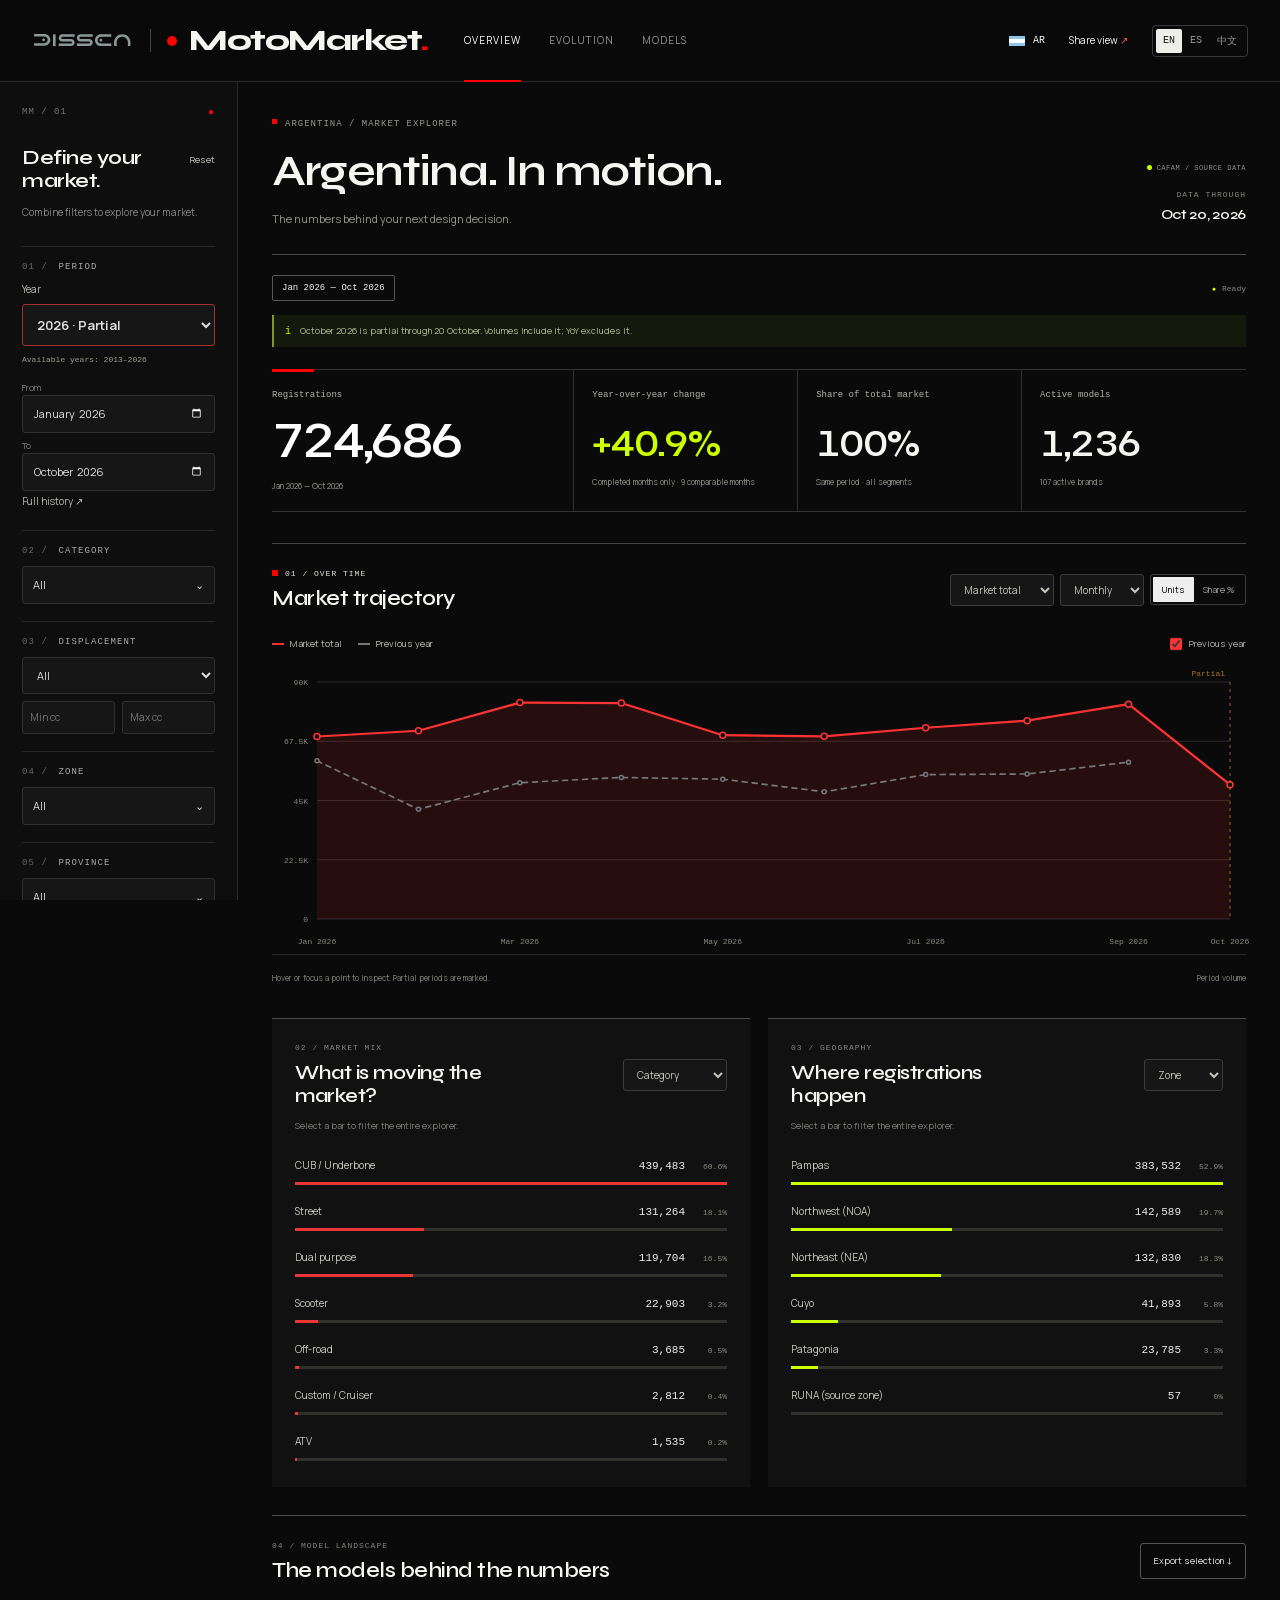
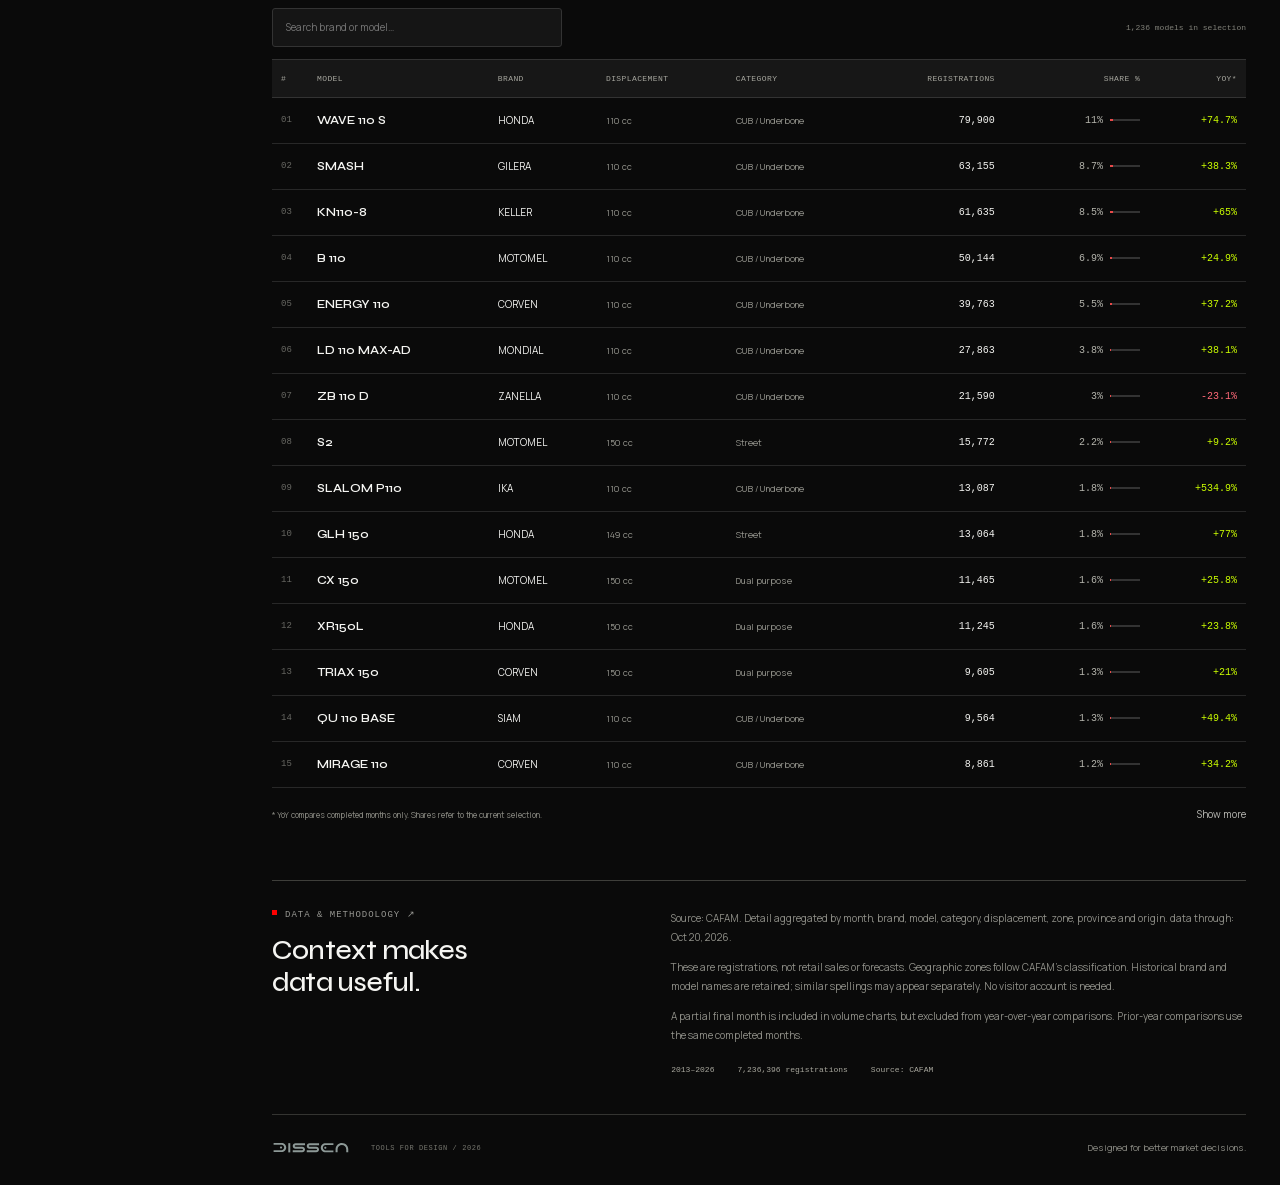
==== index.html @ eaa8002c "Publish MotoMarket public explorer in English Spanish and Chinese" ====
<!doctype html>
<html lang="en">
<head><meta charset="utf-8"><meta name="viewport" content="width=device-width,initial-scale=1"><meta name="theme-color" content="#0a0a0a"><title>MotoMarket — Motorcycle Market Intelligence</title><meta name="description" content="Explore Argentina’s motorcycle market. Interactive registrations by brand, model, displacement, category, geography and historical period. English, Spanish and Simplified Chinese."><link rel="stylesheet" href="app.css"><link rel="icon" href="data:image/svg+xml,%3Csvg xmlns='http://www.w3.org/2000/svg' viewBox='0 0 64 64'%3E%3Crect width='64' height='64' rx='8' fill='%230a0a0a'/%3E%3Ccircle cx='32' cy='32' r='15' fill='%23ff0000'/%3E%3C/svg%3E"></head>
<body>
<header class="topbar"><div class="brand-lockup"><img class="header-studio-logo" src="dissen.svg" alt="Dissen Studio"><span class="brand-divider" aria-hidden="true"></span><a class="wordmark" href="./" aria-label="MotoMarket home"><span class="brand-dot"></span><span>MotoMarket<span class="wordmark-period">.</span></span></a></div><nav class="primary-nav" aria-label="Sections"><a class="current" href="#main" data-t="navOverview">Overview</a><a href="#evolution" data-t="navEvolution">Evolution</a><a href="#models" data-t="navModels">Models</a></nav><div class="top-actions"><span class="market-tag"><span class="arg-flag"></span> AR</span><button id="share" class="ghost" data-t="share">Share view</button><div class="language" aria-label="Language"><button data-lang="en" aria-label="English">EN</button><button data-lang="es" aria-label="Español">ES</button><button data-lang="zh" aria-label="简体中文">中文</button></div></div></header>
<div class="app-shell">
<aside class="sidebar" id="sidebar"><div class="sidebar-index"><span>MM / 01</span><span class="index-signal">●</span></div><div class="side-heading"><h2 data-t="explorer">Define your market.</h2><button id="reset" class="text-button" data-t="reset">Reset</button></div><p class="side-sub" data-t="combine">Combine filters to explore your market.</p><div class="mobile-close"><button id="closeFilters" data-t="done">Done</button></div><div id="filters"></div><div class="source-mini"><span class="source-dot"></span><strong>CAFAM</strong><p data-t="sourceMini">Vehicle registrations. Original source labels are retained except documented category aliases.</p><a href="#methodology" data-t="methodology">Data & methodology ↗</a></div></aside>
<main id="main">
<div class="page-heading"><div class="hero-copy"><div class="eyebrow" data-t="eyebrow">ARGENTINA / MARKET EXPLORER</div><h1 data-t="title">Argentina. In motion.</h1><p data-t="subtitle">The numbers behind your next design decision.</p></div><div class="snapshot"><div class="snapshot-label"><span class="live-dot"></span><span data-t="liveSource">CAFAM / SOURCE DATA</span></div><div><small data-t="dataThrough">DATA THROUGH</small><strong id="cutoff">—</strong></div></div></div>
<div class="query-toolbar"><button id="mobileFilters" class="outline" data-t="filters">Filters</button><div id="queryChips" class="query-chips"></div><span id="queryStatus" role="status" aria-live="polite"></span></div>
<div id="error" class="error" role="alert" hidden></div>
<div class="coverage-note" id="coverageNote" hidden><span class="note-symbol">i</span><span id="coverageText"></span></div>
<section class="kpi-grid" aria-label="Market indicators"><article class="kpi primary"><span data-t="registrations">Registrations</span><strong id="total">—</strong><small id="periodLabel">—</small></article><article class="kpi"><span data-t="yoy">Year-over-year change</span><strong id="growth">—</strong><small id="growthNote">—</small></article><article class="kpi"><span data-t="marketShare">Share of total market</span><strong id="marketShare">—</strong><small data-t="marketShareNote">Same period · all segments</small></article><article class="kpi"><span data-t="activeModels">Active models</span><strong id="activeModels">—</strong><small id="brandCount">—</small></article></section>
<section class="panel trend-panel" id="evolution"><div class="panel-heading"><div><div class="section-kicker" data-t="overTime">01 / OVER TIME</div><h2 data-t="trendTitle">Market trajectory</h2></div><div class="chart-controls"><label><span class="sr-only" data-t="trendBy">Break down by</span><select id="trendBy"></select></label><label><span class="sr-only" data-t="granularity">Time scale</span><select id="granularity"></select></label><div class="segment" aria-label="Chart metric"><button id="units" data-t="units">Units</button><button id="shareMetric" data-t="shareMetric">Share %</button></div></div></div><div class="trend-meta"><div id="trendLegend" class="legend"></div><label class="compare"><input type="checkbox" id="comparison" checked><span data-t="compare">Previous year</span></label></div><div id="trendChart" class="trend-chart" role="img" aria-label="Registration trend"></div><div id="chartTooltip" class="chart-tooltip" hidden></div><div class="chart-footer"><span data-t="trendHint">Hover or focus a point to inspect. Partial periods are marked.</span><span id="trendScope"></span></div></section>
<div class="distribution-grid"><section class="panel"><div class="panel-heading"><div><div class="section-kicker" data-t="mix">02 / MARKET MIX</div><h2 data-t="mixTitle">What is moving the market?</h2></div><select id="mixBy" aria-label="Distribution dimension"></select></div><p class="panel-caption" data-t="barHint">Select a bar to filter the entire explorer.</p><div id="mixChart" class="bars"></div></section><section class="panel"><div class="panel-heading"><div><div class="section-kicker" data-t="where">03 / GEOGRAPHY</div><h2 data-t="whereTitle">Where registrations happen</h2></div><select id="geoBy" aria-label="Geography dimension"></select></div><p class="panel-caption" data-t="barHint">Select a bar to filter the entire explorer.</p><div id="geoChart" class="bars"></div></section></div>
<section class="panel ranking-panel" id="models"><div class="panel-heading"><div><div class="section-kicker" data-t="modelsKicker">04 / MODEL LANDSCAPE</div><h2 data-t="modelsTitle">The models behind the numbers</h2></div><button id="download" class="outline" data-t="download">Export selection ↓</button></div><div class="table-toolbar"><input id="tableSearch" type="search" aria-label="Search model ranking" placeholder="Search brand or model…"><span id="tableCount"></span></div><div class="table-scroll"><table><thead><tr><th>#</th><th><button data-sort="model" data-t="model">Model</button></th><th data-t="brand">Brand</th><th data-t="displacement">Displacement</th><th data-t="category">Category</th><th class="number"><button data-sort="total" data-t="registrations">Registrations</button></th><th class="number" data-t="shareMetric">Share %</th><th class="number"><button data-sort="yoy" data-t="yoyShort">YoY*</button></th></tr></thead><tbody id="ranking"></tbody></table></div><div class="table-footer"><small data-t="tableNote">* YoY compares completed months only. Shares refer to the current selection.</small><button id="showMore" class="text-button" data-t="showMore">Show more</button></div></section>
<section class="methodology" id="methodology"><div><div class="eyebrow" data-t="methodology">Data & methodology</div><h2 data-t="methodTitle">Context makes data useful.</h2></div><div><p id="sourceDetail"></p><p data-t="methodDetail">These are registrations, not retail sales or forecasts. Geographic zones follow CAFAM’s classification. Historical brand and model names are retained; similar spellings may appear separately. No visitor account is needed.</p><p data-t="methodCompare">A partial final month is included in volume charts, but excluded from year-over-year comparisons. Prior-year comparisons use the same completed months.</p><div class="data-facts" id="dataFacts"></div></div></section>
<footer><span class="studio-signature"><img src="dissen.svg" alt="Dissen Studio"><span>TOOLS FOR DESIGN / 2026</span></span><span data-t="footer">Designed for better market decisions.</span></footer>
</main></div><div id="toast" role="status" aria-live="polite"></div><script src="app.js" defer></script>
</body></html>
---- app.css ----
/* MotoMarket / Dissen Studio. Based on the studio's Syne / Manrope and red / near-black tokens. */
@font-face{font-family:Syne;font-style:normal;font-weight:400 800;font-display:swap;src:url(fonts/Syne.woff2) format('woff2')}
@font-face{font-family:Manrope;font-style:normal;font-weight:300 800;font-display:swap;src:url(fonts/Manrope.woff2) format('woff2')}
:root{color-scheme:dark;--ink:#f5f5f2;--muted:#999996;--paper:#0a0a0a;--surface:#111;--line:#292929;--red:#ff0000;--green:#ff4444;--green-soft:#242020;--amber:#ccff00;--font:Manrope,-apple-system,BlinkMacSystemFont,sans-serif;--display:Syne,Arial,sans-serif;--mono:'SFMono-Regular',Consolas,monospace}
*{box-sizing:border-box}html{scroll-behavior:smooth;scroll-padding-top:100px}body{margin:0;background:var(--paper);font:13px/1.5 var(--font);color:var(--ink)}button,input,select{font:inherit}button,a,select,input{touch-action:manipulation}button{color:inherit;border:0;cursor:pointer}button:disabled{opacity:.4;cursor:default}a{color:inherit;text-decoration:none}button:focus-visible,a:focus-visible,input:focus-visible,select:focus-visible{outline:2px solid #ff5e5e;outline-offset:4px}::selection{background:#ff0000;color:white}
.topbar{height:82px;border-bottom:1px solid var(--line);display:flex;align-items:center;justify-content:space-between;padding:0 32px;gap:24px;background:#0a0a0af5;position:sticky;top:0;z-index:40}.wordmark{display:flex;align-items:center;gap:12px;white-space:nowrap;font:750 29px/1 var(--display);letter-spacing:-1.5px}.brand-dot{width:10px;height:10px;background:var(--red);border-radius:50%;display:block}.wordmark-period{color:var(--red)}.primary-nav{display:flex;align-items:center;height:100%;gap:28px;margin-right:auto;margin-left:42px;font-size:10px;color:#999}.primary-nav a{position:relative;display:grid;place-items:center;height:100%;text-transform:uppercase;letter-spacing:1px}.primary-nav a:hover,.primary-nav .current{color:white}.primary-nav .current:after{content:'';position:absolute;bottom:-1px;height:2px;background:var(--red);width:100%}.top-actions{display:flex;align-items:center;gap:24px}.market-tag{font:10px var(--mono);display:flex;align-items:center;gap:8px}.arg-flag{width:16px;height:10px;background:linear-gradient(#91c6e4 33%,#fff 33%,#fff 66%,#91c6e4 66%)}.ghost{background:none;padding:8px 0;font-size:10px;white-space:nowrap}.ghost:after{content:' ↗';color:#ff5555}.language{display:flex;border:1px solid #383838;border-radius:4px;padding:3px;gap:1px}.language button{background:transparent;color:#999;font:10px var(--mono);padding:5px 7px;border-radius:2px}.language button.active{background:#efefea;color:#111}
.app-shell{display:grid;grid-template-columns:238px minmax(0,1fr);max-width:1920px;margin:auto}.sidebar{padding:25px 22px 30px;background:#0e0e0e;border-right:1px solid var(--line);position:sticky;top:82px;height:calc(100dvh - 82px);overflow-y:auto;scrollbar-width:thin;scrollbar-color:#3e3e3e transparent;counter-reset:filter;align-self:start}.sidebar-index{font:9px var(--mono);color:#747474;display:flex;justify-content:space-between;letter-spacing:1px;margin-bottom:28px}.index-signal{color:var(--red);font-size:10px}.side-heading{display:flex;align-items:flex-start;justify-content:space-between;gap:12px}.side-heading h2{font:650 20px/1.15 var(--display);letter-spacing:-.5px;margin:0;max-width:130px}.text-button{background:none;color:#b7b7b2;font-size:10px;padding:3px 0;border-bottom:1px solid transparent}.text-button:hover{color:white;border-color:var(--red)}.side-heading .text-button{font-size:9px;margin-top:4px}.side-sub{color:#858583;font-size:10px;line-height:1.7;max-width:180px;margin:12px 0 25px}.filter-group{position:relative;padding-top:15px;margin:0 0 17px;border-top:1px solid #252525;counter-increment:filter}.filter-label{display:block;color:#aaa;font:9px var(--mono);text-transform:uppercase;letter-spacing:1.1px;margin-bottom:10px}.filter-label:before{content:'0' counter(filter) ' / ';color:#676767;margin-right:4px}.filter-period{display:grid;gap:6px}.filter-period label{font-size:9px;color:#777}input[type=month],.filter-trigger,.filter-group select,.cc-inputs input{border:1px solid #303030;border-radius:3px;background:#161616;color:#ddd;width:100%;padding:9px 10px;min-width:0;font-size:11px}.filter-trigger{display:flex;align-items:center;justify-content:space-between;gap:10px;text-align:left;min-height:38px}.filter-trigger:hover,input:hover,select:hover{border-color:#666}.filter-trigger[aria-expanded=true]{border-color:#ff3333}.filter-trigger span:first-child{white-space:nowrap;overflow:hidden;text-overflow:ellipsis}.filter-trigger .count{min-width:17px;text-align:center;color:#fff;background:#de1919;font:9px var(--mono);padding:3px;border-radius:2px}.filter-popup{position:absolute;top:78px;left:0;width:100%;z-index:30;background:#1b1b1b;border:1px solid #5d5d5d;box-shadow:0 14px 28px #0009;padding:9px;border-radius:3px}.filter-popup[hidden]{display:none}.filter-popup input[type=search]{width:100%;border:1px solid #444;background:#101010;padding:8px;color:white;border-radius:2px;font-size:10px;margin-bottom:7px}.clear-options{color:#ff7b7b;margin-bottom:5px}.option-list{max-height:220px;overflow:auto;scrollbar-width:thin}.filter-option{display:flex;align-items:flex-start;gap:7px;font-size:10px;padding:7px 2px;cursor:pointer}.filter-option:hover{background:#323232}.filter-option input{accent-color:var(--red);margin:1px 0 0}.option-hint{font:8px/1.5 var(--mono);color:#999;border-top:1px solid #333;margin-top:5px;padding-top:8px}.cc-inputs{display:grid;grid-template-columns:1fr 1fr;gap:7px;margin-top:7px}.cc-inputs input{padding:8px 7px;font-size:10px}.filter-period .text-button{text-align:left;margin-top:4px}.source-mini{border-top:1px solid #292929;margin-top:25px;padding-top:20px;font-size:9px;line-height:1.7;color:#81817f}.source-mini strong{font:10px var(--mono);color:#bbb}.source-mini a{font-size:9px;color:#ddd}.source-dot{display:inline-block;width:5px;height:5px;background:var(--red);border-radius:50%;margin-right:7px}
main{min-width:0;padding:36px 34px 0}.page-heading{display:flex;justify-content:space-between;align-items:flex-end;gap:20px;padding-bottom:27px;margin-bottom:20px;border-bottom:1px solid #4b4b48}.eyebrow,.section-kicker{font:9px/1.5 var(--mono);letter-spacing:1px;text-transform:uppercase;color:#979792}.eyebrow:before{content:'';display:inline-block;width:5px;height:5px;background:var(--red);margin-right:8px;vertical-align:2px}h1{font:650 clamp(35px,3.4vw,56px)/1.02 var(--display);letter-spacing:-1.8px;max-width:none;margin:17px 0 18px}.page-heading p{font-size:11px;color:#92928e;margin:0;max-width:350px}.snapshot{text-align:right;flex-shrink:0;min-width:140px;margin-bottom:3px}.snapshot-label{display:flex;align-items:center;justify-content:flex-end;gap:5px;color:#8e8e89;font:7px var(--mono);letter-spacing:.5px;margin-bottom:18px}.live-dot{display:inline-block;width:5px;height:5px;border-radius:50%;background:#ccff00}.snapshot small{display:block;font:8px var(--mono);letter-spacing:1px;color:#858580;margin-bottom:6px}.snapshot strong{font:600 14px var(--display);letter-spacing:-.3px}.query-toolbar{display:flex;align-items:center;gap:12px;min-height:26px;margin-bottom:14px}.query-chips{display:flex;gap:6px;align-items:center;flex-wrap:wrap;flex:1}.chip{display:inline-flex;align-items:center;gap:7px;background:#222;border:1px solid #393939;padding:5px 8px;border-radius:2px;font-size:9px;color:#ddd}.chip.period{border-color:#555;color:#f6f6f3;font:9px var(--mono);padding:7px 9px;background:transparent}.chip button{background:none;padding:0 0 0 4px;font-size:13px;line-height:1;color:#ff6868}.chip button:hover{color:white}#queryStatus{font:8px var(--mono);color:#888;white-space:nowrap}.coverage-note{background:#15180d;border-left:2px solid #809628;padding:9px 11px;display:flex;align-items:center;gap:9px;color:#a6b28c;font-size:9px;margin-bottom:15px}.coverage-note[hidden]{display:none}.note-symbol{font:10px var(--mono);color:#ccff00}.error{padding:14px;border:1px solid #ac2929;background:#311212;color:#ffabab;font-size:12px}.error[hidden]{display:none}
.kpi-grid{display:grid;grid-template-columns:1.35fr 1fr 1fr 1fr;border-block:1px solid #333;margin:22px 0 31px}.kpi{padding:19px 18px 18px;border-right:1px solid #303030;min-width:0;position:relative;min-height:125px}.kpi:first-child{padding-left:0}.kpi:last-child{border:0;padding-right:0}.kpi>span{font:9px/1.45 var(--mono);color:#b2b2ad;display:block;min-height:27px;max-width:180px}.kpi>strong{display:block;font:600 clamp(28px,3vw,45px)/1.1 var(--display);letter-spacing:-1.8px;margin:7px 0 11px;font-variant-numeric:lining-nums tabular-nums;white-space:nowrap}.kpi.primary>strong{font-size:clamp(38px,4vw,62px);color:white;letter-spacing:-2.8px;margin-top:-3px}.kpi.primary:before{content:'';position:absolute;top:-1px;left:0;width:42px;height:3px;background:var(--red)}.kpi small{display:block;font-size:8px;line-height:1.6;color:#83837e;max-width:170px}.positive,.up{color:#ccff00}.negative,.down{color:#ff6978}
.panel{background:var(--surface);border:1px solid #292929;border-radius:4px;padding:22px 24px;min-width:0}.panel-heading{display:flex;justify-content:space-between;align-items:center;gap:15px}.panel h2{font:600 21px/1.15 var(--display);letter-spacing:-.5px;margin:7px 0 0}.section-kicker{font-size:8px;color:#858580}.trend-panel{border:0;border-top:1px solid #444;border-radius:0;background:transparent;padding:24px 0 19px}.trend-panel .section-kicker{color:#e1e1d9}.trend-panel .section-kicker:before{content:'';display:inline-block;background:#ff0000;width:6px;height:6px;margin-right:7px}.chart-controls{display:flex;align-items:center;gap:6px}select{border:1px solid #3c3c3c;background:#161616;border-radius:3px;padding:7px 9px;color:#c5c5be;font-size:10px;cursor:pointer;max-width:100%}.segment{display:flex;align-items:center;border:1px solid #3c3c3c;border-radius:3px;padding:2px;white-space:nowrap}.segment button{background:transparent;color:#999;font-size:9px;padding:6px 9px;border-radius:1px}.segment button.active{background:#eee;color:#111}.trend-meta{display:flex;align-items:center;justify-content:space-between;gap:12px;margin:24px 0 9px}.legend{display:flex;align-items:center;gap:16px;flex-wrap:wrap}.legend-item{display:flex;align-items:center;gap:6px;font-size:9px;color:#b4b4ad}.legend-item i{width:12px;height:2px;display:block}.compare{font-size:9px;color:#aaa;display:flex;align-items:center;gap:4px;white-space:nowrap}.compare input{accent-color:#ff3333;width:12px;height:12px}.trend-chart{height:292px;width:100%;position:relative}.trend-chart svg{display:block;width:100%;height:100%;overflow:visible}.axis-label{font:8px var(--mono);fill:#888880}.grid-line{stroke:#2b2b2b;stroke-width:1}.chart-hit:hover,.chart-hit:focus{fill:#fff;fill-opacity:.035;outline:none}.chart-footer{display:flex;justify-content:space-between;gap:20px;color:#777770;font-size:8px;padding-top:17px;border-top:1px solid #292929}.trend-panel{position:relative}.chart-tooltip{position:absolute;z-index:10;background:#ededdf;color:#111;padding:14px 16px;border:1px solid #fff;border-radius:3px;min-width:200px;max-width:240px;font-size:10px;pointer-events:none;box-shadow:0 9px 25px #0008}.chart-tooltip[hidden]{display:none}.chart-tooltip strong{display:block;font:600 12px var(--display);margin-bottom:9px}.chart-tooltip span{display:flex;justify-content:space-between;gap:18px;margin:4px 0;font-variant-numeric:tabular-nums}.chart-tooltip b{font-weight:650}
.distribution-grid{display:grid;grid-template-columns:1fr 1fr;gap:18px;margin:15px 0 28px}.distribution-grid .panel{border:0;border-radius:0;background:#111;padding:23px 23px 26px;border-top:1px solid #4b4b48}.distribution-grid .panel h2{font-size:20px;max-width:230px}.panel-caption{font-size:9px;color:#777773;margin:12px 0 25px}.bars{display:flex;flex-direction:column;gap:19px;min-height:264px}.bar-row{display:block;width:100%;padding:0;background:none;text-align:left}.bar-label{display:flex;justify-content:space-between;gap:14px;align-items:baseline;margin-bottom:9px;color:#cacac3;font-size:10px}.bar-label>span:first-child{max-width:57%;white-space:nowrap;overflow:hidden;text-overflow:ellipsis}.bar-label b{font:11px var(--mono);color:#eee;white-space:nowrap}.bar-label em{font-style:normal;font:8px var(--mono);color:#88877f;margin-left:10px;min-width:32px;display:inline-block;text-align:right}.bar-track{display:block;height:3px;background:#30302d;overflow:hidden}.bar-fill{height:100%;display:block;background:#eb3636;transition:width .2s}.bar-row:hover .bar-label{color:white}.bar-row:hover .bar-fill{filter:brightness(1.4)}.bar-row.selected .bar-label>span:first-child:before{content:'↳ ';color:#ff3333}.bar-row.selected .bar-track{height:4px}
.ranking-panel{border-radius:0;border:0;border-top:1px solid #4b4b48;background:none;padding:24px 0;margin-bottom:30px}.outline{background:transparent;border:1px solid #555;border-radius:3px;padding:10px 13px;font-size:9px;color:#ddd}.outline:hover{border-color:#ff4444;background:#251616}.table-toolbar{display:flex;justify-content:space-between;align-items:center;gap:18px;margin:25px 0 12px}.table-toolbar input{background:#151515;border:1px solid #333;padding:11px 13px;border-radius:3px;font-size:10px;width:290px;max-width:68%;color:#ddd}.table-toolbar span{font:8px var(--mono);color:#818179}.table-scroll{overflow:auto;scrollbar-width:thin;scrollbar-color:#444 transparent}table{width:100%;border-collapse:collapse;text-align:left;white-space:nowrap;font-size:10px}th{font:8px var(--mono);letter-spacing:.4px;text-transform:uppercase;color:#a6a69e;padding:14px 9px;background:#171717;border-block:1px solid #333}th button{background:none;color:inherit;padding:0;font:inherit;letter-spacing:inherit;text-transform:inherit}td{padding:15px 9px;border-bottom:1px solid #282828}td:first-child{font:9px var(--mono);color:#686863;width:36px}td.model{font:600 12px var(--display);max-width:260px;overflow:hidden;text-overflow:ellipsis}td.model button{background:none;padding:0;font:inherit;text-align:left}td.model button:hover{color:#ff6262}td.muted{font-size:9px;color:#8d8d86}.number{text-align:right;font-variant-numeric:tabular-nums}.number:not(th){font-family:var(--mono);font-size:10px}.rank-share i{display:inline-block;width:30px;height:2px;margin-left:7px;background:#333;vertical-align:middle}.rank-share i b{display:block;height:100%;background:#e84949}.rank-share span{min-width:35px;display:inline-block;color:#b4b4ac}.table-footer{display:flex;justify-content:space-between;align-items:center;gap:20px;padding-top:16px}.table-footer small{font-size:8px;color:#82827b}.table-footer .text-button{white-space:nowrap}
.methodology{display:grid;grid-template-columns:1fr 1.6fr;gap:40px;border-top:1px solid #3e3e3a;padding:28px 0 40px}.methodology h2{font:500 28px/1.15 var(--display);letter-spacing:-.8px;max-width:250px;margin:12px 0 0}.methodology p{font-size:10px;color:#8f8f88;line-height:1.9;margin:0 0 11px}.data-facts{display:flex;flex-wrap:wrap;gap:10px 23px;margin-top:20px;font:8px var(--mono);color:#aaa99f}footer{border-top:1px solid #343431;display:flex;justify-content:space-between;align-items:center;gap:20px;padding:24px 0 28px;color:#83837c;font-size:9px}.studio-signature{display:flex;align-items:center;gap:20px}.studio-signature img{width:79px;height:auto;display:block}.studio-signature>span{font:7px var(--mono);letter-spacing:.6px;color:#77776f}.sr-only{position:absolute;width:1px;height:1px;padding:0;margin:-1px;overflow:hidden;clip:rect(0,0,0,0);white-space:nowrap;border:0}.empty{display:grid;place-items:center;min-height:160px;color:#888;font-size:11px}.loading main{opacity:.6;transition:opacity .15s}#queryStatus::before{content:'●';color:#ccff00;display:inline-block;font-size:7px;margin-right:6px}.loading #queryStatus::before{color:#ff3333;animation:pulse .9s infinite}#toast{position:fixed;bottom:24px;left:50%;transform:translateX(-50%);background:#edeee3;color:#111;max-width:90vw;padding:13px 20px;border-radius:3px;z-index:60;font-size:11px;opacity:0;pointer-events:none;transition:opacity .2s}#toast.visible{opacity:1}#mobileFilters,.mobile-close{display:none}@keyframes pulse{50%{opacity:.2}}
@media(min-width:1600px){.app-shell{grid-template-columns:268px minmax(0,1fr)}main{padding:42px 54px 0}.sidebar{padding-inline:28px}.topbar{padding-inline:42px}.page-heading{padding-bottom:32px}.trend-chart{height:320px}.kpi.primary>strong{font-size:65px}}
@media(max-width:1160px){.primary-nav{margin-left:5px;gap:19px}.top-actions{gap:16px}.app-shell{grid-template-columns:215px minmax(0,1fr)}.sidebar{padding-inline:17px}main{padding:30px 25px 0}.topbar{padding-inline:24px}.trend-panel .panel-heading{align-items:flex-start;flex-direction:column;gap:17px}.kpi>strong{font-size:30px}.kpi.primary>strong{font-size:42px}.kpi{padding-inline:13px}.kpi>span{font-size:8px}.panel{padding:20px}.distribution-grid .panel{padding:20px 17px}.distribution-grid .panel h2{font-size:18px}.distribution-grid .panel-heading{align-items:flex-start}.bar-label b{font-size:10px}.bar-label em{font-size:7px;margin-left:5px}.snapshot{min-width:120px}.page-heading p{font-size:10px}.table-scroll{margin-inline:-2px}.rank-share i{display:none}}
@media(max-width:800px){.app-shell{display:block}.sidebar{position:fixed;top:0;left:0;bottom:0;width:300px;height:100dvh;transform:translateX(-105%);transition:transform .2s;z-index:55;padding:24px;box-shadow:15px 0 70px #000a}.sidebar.open{transform:translateX(0)}.sidebar-index{margin-bottom:22px}.side-heading h2{max-width:180px;font-size:22px}.side-sub{max-width:230px}.mobile-close{display:block;position:absolute;top:17px;right:20px}.mobile-close button{background:#232323;border:1px solid #555;padding:7px 10px;font-size:9px;border-radius:3px}.sidebar-index .index-signal{display:none}.filter-popup{top:76px}.filter-option{font-size:12px}.option-list{max-height:240px}#mobileFilters{display:block}.topbar{height:70px;padding-inline:22px}.wordmark{font-size:25px}.primary-nav{gap:16px;margin-left:8px;font-size:8px}.top-actions{gap:13px}.market-tag{display:none}.ghost{font-size:9px}main{padding:30px 24px 0}.page-heading{margin-bottom:18px;gap:15px}h1{font-size:52px;letter-spacing:-2px}.eyebrow{font-size:8px}.snapshot strong{font-size:13px}.query-toolbar{flex-wrap:wrap;gap:9px}.query-chips{flex:1}.coverage-note{font-size:9px}.kpi-grid{grid-template-columns:1.35fr 1fr 1fr 1fr}.kpi>strong{font-size:31px}.kpi.primary>strong{font-size:43px}.kpi small{font-size:7px}.kpi{min-height:123px;padding-block:17px}.panel h2{font-size:22px}.trend-panel .panel-heading{flex-direction:row;align-items:center;flex-wrap:wrap}.chart-controls{width:100%}.trend-chart{height:275px}.distribution-grid{gap:17px}.methodology{gap:25px}.methodology h2{font-size:25px}}
@media(max-width:560px){.topbar{height:66px;padding-inline:16px}.wordmark{font-size:24px;gap:8px;letter-spacing:-1px}.brand-dot{width:7px;height:7px}.primary-nav,.ghost{display:none}.top-actions{gap:7px}.language{padding:2px}.language button{padding:5px 6px}main{padding:27px 17px 0}.page-heading{display:block;position:relative;padding-bottom:25px}h1{font-size:46px;line-height:1;letter-spacing:-1.7px;max-width:12ch;margin-top:21px}.page-heading .eyebrow{font-size:7px;max-width:80%}.page-heading p{font-size:10px;max-width:240px;line-height:1.7}.snapshot{position:absolute;right:0;bottom:24px;min-width:0;max-width:105px}.snapshot-label{font-size:6px;margin-bottom:8px;letter-spacing:0}.snapshot strong{font-size:10px}.snapshot small{font-size:6px;letter-spacing:.5px;margin-bottom:3px}.live-dot{width:4px;height:4px}.query-toolbar{margin-bottom:16px}#queryStatus{width:100%;text-align:right;font-size:7px}.chip.period{font-size:8px}.chip{font-size:8px}#mobileFilters{font-size:9px;padding:8px 11px}.coverage-note{font-size:8px;padding:9px;line-height:1.7;margin-bottom:18px}.kpi-grid{grid-template-columns:1fr 1fr;margin:0 0 25px;border-bottom:0}.kpi{padding:17px 13px 18px;min-height:122px;border-bottom:1px solid #333}.kpi:first-child{padding-left:0}.kpi:nth-child(2){border-right:0}.kpi:nth-child(3){padding-left:0}.kpi:last-child{padding-left:13px;padding-right:0;border-bottom:1px solid #333}.kpi>span{font-size:8px;min-height:20px}.kpi>strong{font-size:37px;margin-block:8px}.kpi.primary>strong{font-size:44px;margin-top:4px;letter-spacing:-1.8px}.kpi small{font-size:7px}.kpi.primary>strong+.kpi small{max-width:130px}.panel h2{font-size:21px}.section-kicker{font-size:7px}.trend-panel{padding-top:20px}.chart-controls{gap:5px;justify-content:space-between}.chart-controls select{font-size:9px;padding:7px;max-width:135px}.segment button{font-size:8px;padding:6px 7px}.trend-meta{align-items:flex-start;gap:10px;margin-top:20px}.legend{gap:8px;max-width:72%}.legend-item{font-size:8px}.legend-item i{width:9px}.compare{font-size:8px;gap:2px}.compare input{width:10px;height:10px}.trend-chart{height:248px}.axis-label{font-size:7px}.chart-footer{font-size:7px;line-height:1.7}.chart-footer>span:last-child{display:none}.distribution-grid{grid-template-columns:1fr;gap:20px;margin:10px 0 23px}.distribution-grid .panel{padding:20px 18px 24px}.distribution-grid .panel h2{font-size:22px;max-width:220px}.panel-caption{font-size:8px;margin-bottom:24px}.bars{min-height:260px;gap:19px}.bar-label{font-size:10px}.bar-label b{font-size:11px}.bar-label em{font-size:8px;margin-left:10px}.ranking-panel{padding-top:23px;margin-bottom:14px}.ranking-panel .panel-heading{gap:10px;align-items:center}.ranking-panel .panel-heading h2{font-size:20px;max-width:220px}.outline{font-size:8px;padding:8px 10px}.table-toolbar{margin-top:20px;gap:12px}.table-toolbar input{font-size:9px;max-width:65%;padding:10px}.table-toolbar span{font-size:7px}.table-scroll{margin-inline:-17px;padding-inline:17px}td{padding-block:15px}.table-footer{gap:15px;align-items:flex-start}.table-footer small{font-size:7px;max-width:70%}.methodology{grid-template-columns:1fr;gap:21px;padding-top:25px}.methodology h2{max-width:290px;font-size:29px}.methodology p{font-size:9px}.data-facts{font-size:7px;gap:10px 18px}footer{gap:20px;padding-block:20px;font-size:7px;align-items:flex-start}.studio-signature{display:block}.studio-signature img{width:72px;margin-bottom:10px}.studio-signature>span{font-size:6px}footer>span:last-child{max-width:140px;text-align:right;line-height:1.8}}
@media(prefers-reduced-motion:reduce){html{scroll-behavior:auto}*{animation:none!important;transition:none!important}}@media print{:root{color-scheme:light;--paper:#fff;--ink:#111;--muted:#555;--line:#ccc;--surface:white}body{background:white;color:#111}.topbar,.sidebar,.query-toolbar,.chart-controls,.compare,footer,#toast{display:none}.app-shell{display:block}main{padding:0}.panel{break-inside:avoid}.page-heading h1{font-size:34px}.kpi>strong,.kpi.primary>strong{color:#111}.kpi>span,.kpi small,.methodology p,.bar-label,.bar-label b,.table-toolbar span,td.muted{color:#555}.table-scroll{overflow:visible}.chart-footer{color:#555}.methodology{break-before:page}}
/* Keep source-date metadata clear of the headline on narrow screens. */
@media(max-width:800px){.sidebar{visibility:hidden}.sidebar.open{visibility:visible}}
@media(max-width:560px){.snapshot{position:static;display:flex;align-items:center;justify-content:space-between;max-width:none;width:100%;min-width:0;text-align:right;margin:22px 0 0;gap:12px}.snapshot-label{margin:0;font-size:7px}.snapshot>div:last-child{display:flex;align-items:center;gap:8px}.snapshot small{margin:0;font-size:6px}.snapshot strong{font:9px var(--mono)}}

/* Explicit annual navigation; populated from the active dataset manifest. */
.year-label{display:block;font-size:10px;color:#bcbcb5;margin-bottom:7px}.filter-group .year-select{font-size:13px;font-weight:650;border-color:#a33131;padding:10px}.year-coverage{font:8px/1.5 var(--mono);color:#99998d;margin:8px 0 15px}

/* Dissen / MotoMarket co-brand, including narrow WeChat viewports. */
.brand-lockup{display:flex;align-items:center;gap:16px;flex-shrink:0}.header-studio-logo{width:102px;height:auto;display:block}.brand-divider{height:23px;border-left:1px solid #444}.primary-nav{margin-left:12px}html[lang="zh-CN"]{font-family:Manrope,"PingFang SC","Microsoft YaHei",sans-serif}html[lang="zh-CN"] h1{letter-spacing:0;line-height:1.18}html[lang="zh-CN"] .eyebrow,html[lang="zh-CN"] .section-kicker{letter-spacing:1px}
@media(max-width:1160px){.primary-nav{display:none}}
@media(max-width:560px){.brand-lockup{gap:9px}.header-studio-logo{width:62px}.brand-divider{height:18px}.wordmark{font-size:20px;gap:5px}.topbar{padding-inline:12px;gap:8px}.language button{padding:5px}.language button[data-lang="zh"]{font-family:inherit}html[lang="zh-CN"] h1{font-size:38px}.top-actions{flex-shrink:0}}
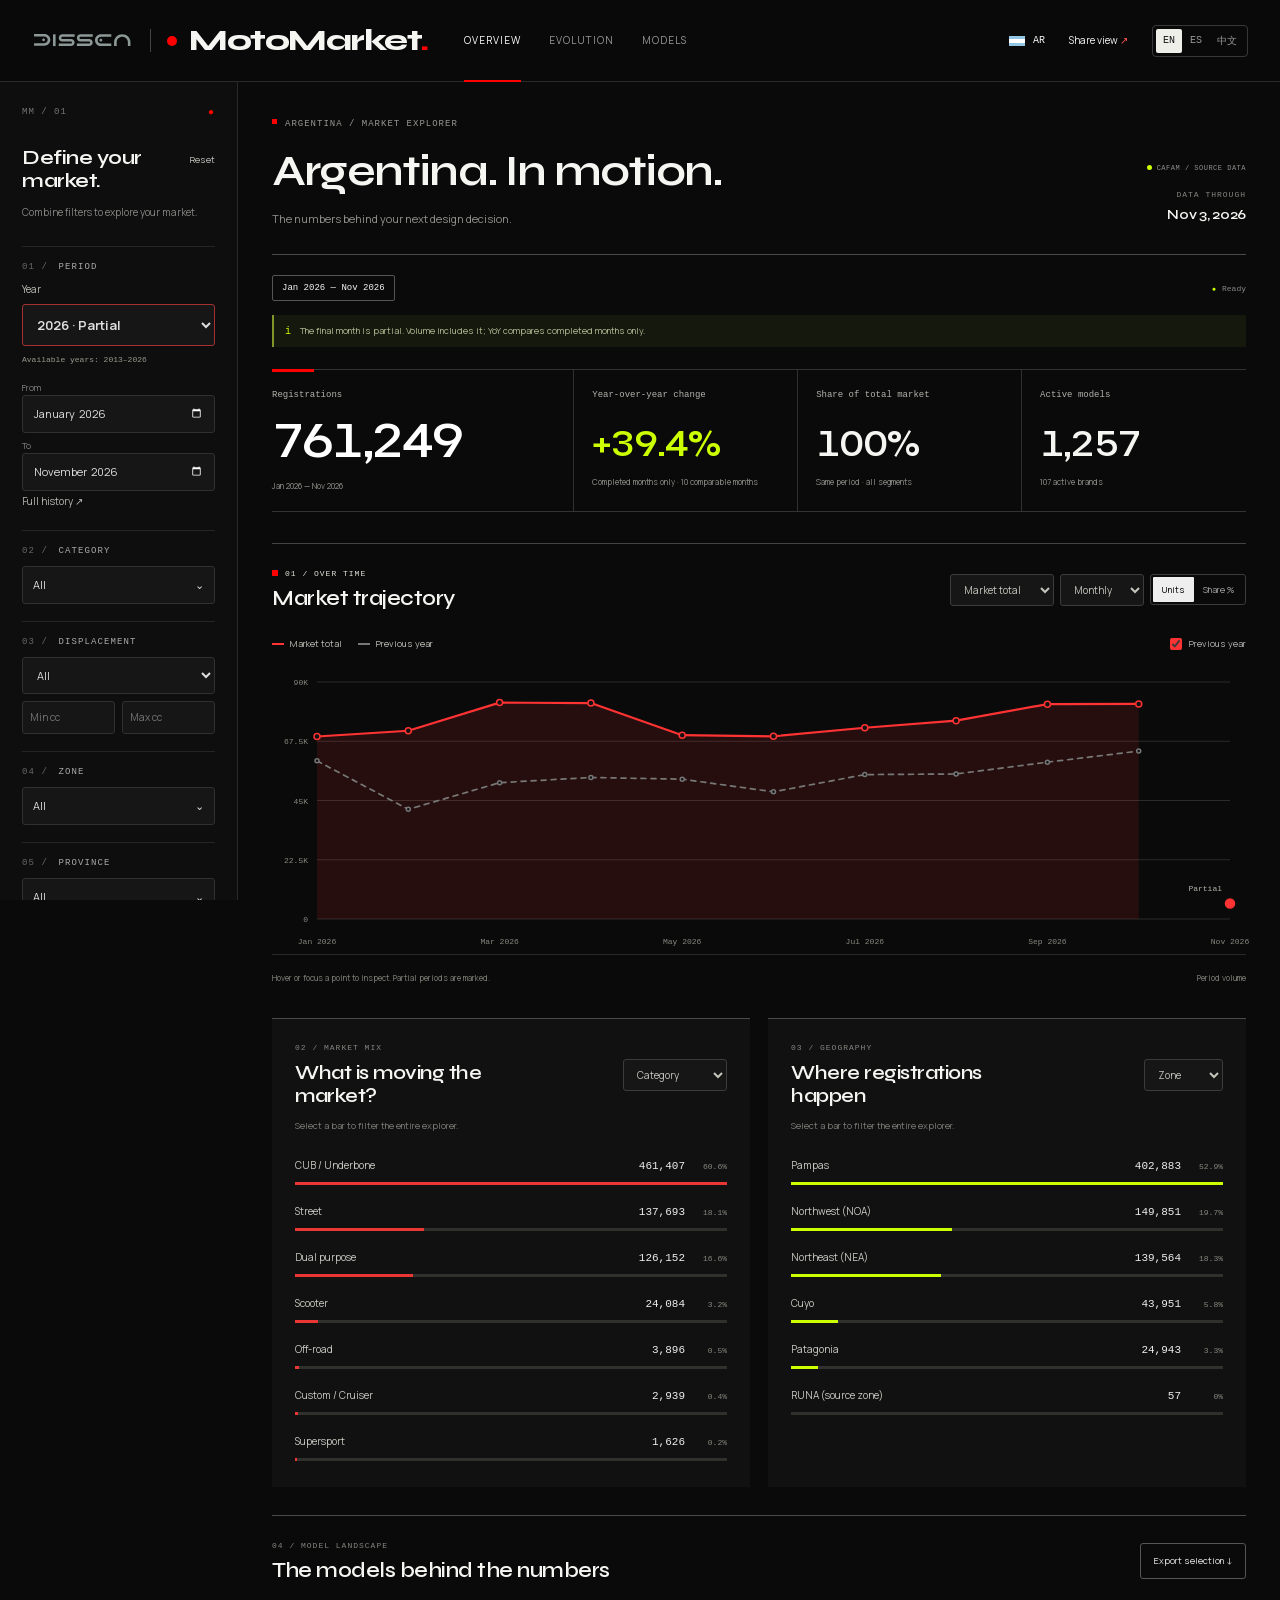
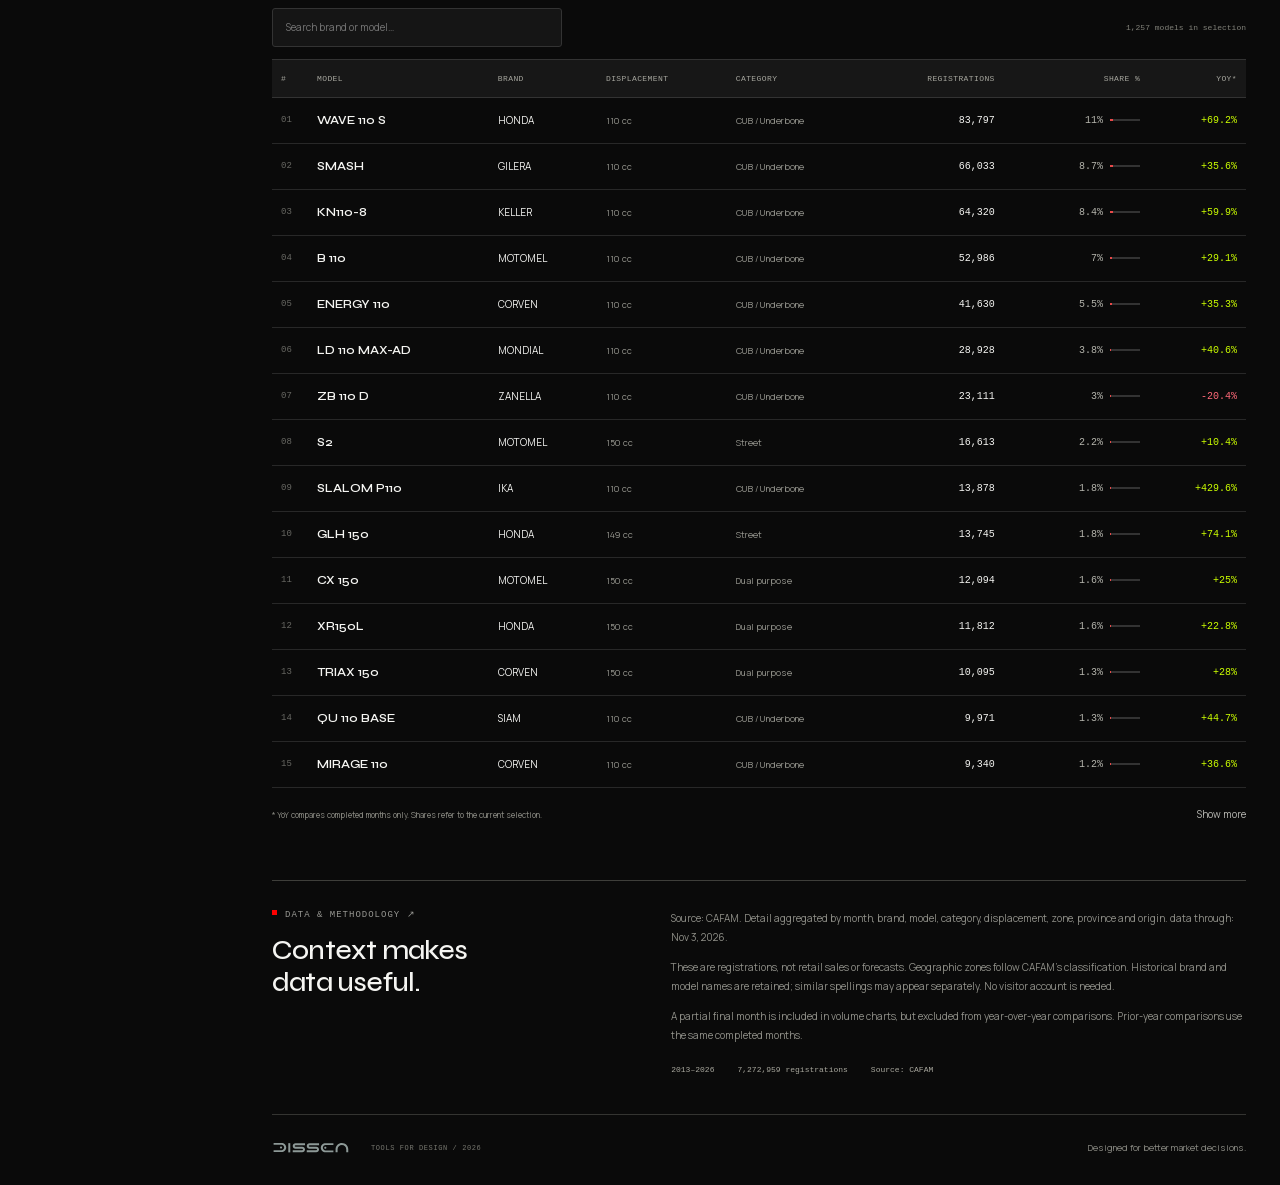
==== commit 9ee28a22: "Make mobile filters visible and isolate partial-period chart points" ====
--- a/index.html
+++ b/index.html
@@ -1,16 +1,22 @@
 <!doctype html>
 <html lang="en">
-<head><meta charset="utf-8"><meta name="viewport" content="width=device-width,initial-scale=1"><meta name="theme-color" content="#0a0a0a"><title>MotoMarket — Motorcycle Market Intelligence</title><meta name="description" content="Explore Argentina’s motorcycle market. Interactive registrations by brand, model, displacement, category, geography and historical period. English, Spanish and Simplified Chinese."><link rel="stylesheet" href="app.css"><link rel="icon" href="data:image/svg+xml,%3Csvg xmlns='http://www.w3.org/2000/svg' viewBox='0 0 64 64'%3E%3Crect width='64' height='64' rx='8' fill='%230a0a0a'/%3E%3Ccircle cx='32' cy='32' r='15' fill='%23ff0000'/%3E%3C/svg%3E"></head>
+<head><meta charset="utf-8"><meta name="viewport" content="width=device-width,initial-scale=1"><meta name="theme-color" content="#0a0a0a"><title>MotoMarket — Motorcycle Market Intelligence</title><meta name="description" content="Explore Argentina’s motorcycle market. Interactive registrations by brand, model, displacement, category, geography and historical period. English, Spanish and Simplified Chinese."><link rel="stylesheet" href="app.css"><link rel="stylesheet" href="mobile-query.css"><link rel="icon" href="data:image/svg+xml,%3Csvg xmlns='http://www.w3.org/2000/svg' viewBox='0 0 64 64'%3E%3Crect width='64' height='64' rx='8' fill='%230a0a0a'/%3E%3Ccircle cx='32' cy='32' r='15' fill='%23ff0000'/%3E%3C/svg%3E"></head>
 <body>
 <header class="topbar"><div class="brand-lockup"><img class="header-studio-logo" src="dissen.svg" alt="Dissen Studio"><span class="brand-divider" aria-hidden="true"></span><a class="wordmark" href="./" aria-label="MotoMarket home"><span class="brand-dot"></span><span>MotoMarket<span class="wordmark-period">.</span></span></a></div><nav class="primary-nav" aria-label="Sections"><a class="current" href="#main" data-t="navOverview">Overview</a><a href="#evolution" data-t="navEvolution">Evolution</a><a href="#models" data-t="navModels">Models</a></nav><div class="top-actions"><span class="market-tag"><span class="arg-flag"></span> AR</span><button id="share" class="ghost" data-t="share">Share view</button><div class="language" aria-label="Language"><button data-lang="en" aria-label="English">EN</button><button data-lang="es" aria-label="Español">ES</button><button data-lang="zh" aria-label="简体中文">中文</button></div></div></header>
 <div class="app-shell">
 <aside class="sidebar" id="sidebar"><div class="sidebar-index"><span>MM / 01</span><span class="index-signal">●</span></div><div class="side-heading"><h2 data-t="explorer">Define your market.</h2><button id="reset" class="text-button" data-t="reset">Reset</button></div><p class="side-sub" data-t="combine">Combine filters to explore your market.</p><div class="mobile-close"><button id="closeFilters" data-t="done">Done</button></div><div id="filters"></div><div class="source-mini"><span class="source-dot"></span><strong>CAFAM</strong><p data-t="sourceMini">Vehicle registrations. Original source labels are retained except documented category aliases.</p><a href="#methodology" data-t="methodology">Data & methodology ↗</a></div></aside>
 <main id="main">
+<section class="quick-query" aria-labelledby="quickTitle">
+<h1 id="quickTitle" data-t="quickTitle">Consultá el mercado.</h1>
+<div id="quickFields" class="quick-fields"></div>
+<button id="viewResults" class="quick-submit" data-t="viewResults">Ver resultados</button>
+<button id="moreFilters" class="quick-more" data-t="moreFilters" aria-controls="sidebar" aria-expanded="false">Más filtros</button>
+</section>
 <div class="page-heading"><div class="hero-copy"><div class="eyebrow" data-t="eyebrow">ARGENTINA / MARKET EXPLORER</div><h1 data-t="title">Argentina. In motion.</h1><p data-t="subtitle">The numbers behind your next design decision.</p></div><div class="snapshot"><div class="snapshot-label"><span class="live-dot"></span><span data-t="liveSource">CAFAM / SOURCE DATA</span></div><div><small data-t="dataThrough">DATA THROUGH</small><strong id="cutoff">—</strong></div></div></div>
 <div class="query-toolbar"><button id="mobileFilters" class="outline" data-t="filters">Filters</button><div id="queryChips" class="query-chips"></div><span id="queryStatus" role="status" aria-live="polite"></span></div>
 <div id="error" class="error" role="alert" hidden></div>
 <div class="coverage-note" id="coverageNote" hidden><span class="note-symbol">i</span><span id="coverageText"></span></div>
-<section class="kpi-grid" aria-label="Market indicators"><article class="kpi primary"><span data-t="registrations">Registrations</span><strong id="total">—</strong><small id="periodLabel">—</small></article><article class="kpi"><span data-t="yoy">Year-over-year change</span><strong id="growth">—</strong><small id="growthNote">—</small></article><article class="kpi"><span data-t="marketShare">Share of total market</span><strong id="marketShare">—</strong><small data-t="marketShareNote">Same period · all segments</small></article><article class="kpi"><span data-t="activeModels">Active models</span><strong id="activeModels">—</strong><small id="brandCount">—</small></article></section>
+<section id="results" tabindex="-1" class="kpi-grid" aria-label="Market indicators"><article class="kpi primary"><span data-t="registrations">Registrations</span><strong id="total">—</strong><small id="periodLabel">—</small></article><article class="kpi"><span data-t="yoy">Year-over-year change</span><strong id="growth">—</strong><small id="growthNote">—</small></article><article class="kpi"><span data-t="marketShare">Share of total market</span><strong id="marketShare">—</strong><small data-t="marketShareNote">Same period · all segments</small></article><article class="kpi"><span data-t="activeModels">Active models</span><strong id="activeModels">—</strong><small id="brandCount">—</small></article></section>
 <section class="panel trend-panel" id="evolution"><div class="panel-heading"><div><div class="section-kicker" data-t="overTime">01 / OVER TIME</div><h2 data-t="trendTitle">Market trajectory</h2></div><div class="chart-controls"><label><span class="sr-only" data-t="trendBy">Break down by</span><select id="trendBy"></select></label><label><span class="sr-only" data-t="granularity">Time scale</span><select id="granularity"></select></label><div class="segment" aria-label="Chart metric"><button id="units" data-t="units">Units</button><button id="shareMetric" data-t="shareMetric">Share %</button></div></div></div><div class="trend-meta"><div id="trendLegend" class="legend"></div><label class="compare"><input type="checkbox" id="comparison" checked><span data-t="compare">Previous year</span></label></div><div id="trendChart" class="trend-chart" role="img" aria-label="Registration trend"></div><div id="chartTooltip" class="chart-tooltip" hidden></div><div class="chart-footer"><span data-t="trendHint">Hover or focus a point to inspect. Partial periods are marked.</span><span id="trendScope"></span></div></section>
 <div class="distribution-grid"><section class="panel"><div class="panel-heading"><div><div class="section-kicker" data-t="mix">02 / MARKET MIX</div><h2 data-t="mixTitle">What is moving the market?</h2></div><select id="mixBy" aria-label="Distribution dimension"></select></div><p class="panel-caption" data-t="barHint">Select a bar to filter the entire explorer.</p><div id="mixChart" class="bars"></div></section><section class="panel"><div class="panel-heading"><div><div class="section-kicker" data-t="where">03 / GEOGRAPHY</div><h2 data-t="whereTitle">Where registrations happen</h2></div><select id="geoBy" aria-label="Geography dimension"></select></div><p class="panel-caption" data-t="barHint">Select a bar to filter the entire explorer.</p><div id="geoChart" class="bars"></div></section></div>
 <section class="panel ranking-panel" id="models"><div class="panel-heading"><div><div class="section-kicker" data-t="modelsKicker">04 / MODEL LANDSCAPE</div><h2 data-t="modelsTitle">The models behind the numbers</h2></div><button id="download" class="outline" data-t="download">Export selection ↓</button></div><div class="table-toolbar"><input id="tableSearch" type="search" aria-label="Search model ranking" placeholder="Search brand or model…"><span id="tableCount"></span></div><div class="table-scroll"><table><thead><tr><th>#</th><th><button data-sort="model" data-t="model">Model</button></th><th data-t="brand">Brand</th><th data-t="displacement">Displacement</th><th data-t="category">Category</th><th class="number"><button data-sort="total" data-t="registrations">Registrations</button></th><th class="number" data-t="shareMetric">Share %</th><th class="number"><button data-sort="yoy" data-t="yoyShort">YoY*</button></th></tr></thead><tbody id="ranking"></tbody></table></div><div class="table-footer"><small data-t="tableNote">* YoY compares completed months only. Shares refer to the current selection.</small><button id="showMore" class="text-button" data-t="showMore">Show more</button></div></section>
--- a/mobile-query.css
+++ b/mobile-query.css
@@ -0,0 +1,66 @@
+/* Option selected by Jeremías: direct access to year, brand and model. */
+.quick-query,.mobile-secondary-metrics{display:none}
+@media(max-width:800px){
+  html{scrollbar-width:none}html::-webkit-scrollbar{display:none}
+  .topbar{height:60px;padding:0 17px;gap:10px}
+  .brand-lockup{gap:10px}.header-studio-logo{width:57px}.brand-divider{height:28px}
+  .wordmark{font-size:21px;letter-spacing:-.8px;gap:7px}.brand-dot{width:7px;height:7px}
+  .language{border:1px solid #444;border-radius:3px;padding:2px;gap:0}
+  .language button{min-width:26px;min-height:28px;padding:4px;font-size:11px}
+  main{padding:29px 17px 0}
+  .page-heading{display:none}
+  .quick-query{display:block;padding-bottom:15px;border-bottom:1px solid #9b9b94;margin-bottom:29px}
+  .quick-query h1{font:750 46px/.96 var(--display);letter-spacing:-1.8px;margin:0 0 20px;max-width:330px}
+  .quick-fields{display:grid;gap:8px}
+  .quick-fields .filter-group{padding:0;margin:0;border:0;counter-increment:none}
+  .quick-fields .filter-label,.quick-year-field .year-label{font:400 14px/1.4 var(--font);color:#c5c5c0;letter-spacing:0;text-transform:none;margin:0 0 6px}
+  .quick-fields .filter-label:before{content:none}
+  .quick-fields .filter-trigger,.quick-year-field select{height:44px;min-height:44px;width:100%;background:transparent;border:1px solid #91918d;border-radius:5px;padding:0 14px;color:#f2f2ef;font:450 16px/1.3 var(--font)}
+  .quick-fields .filter-trigger .count{font-size:11px}
+  .quick-submit{display:block;width:100%;min-height:46px;margin:17px 0 0;border-radius:6px;background:#ff0000;color:white;font:750 18px/1.2 var(--font);padding:12px}
+  .quick-submit:hover{background:#dc0000}.quick-submit:active{transform:translateY(1px)}
+  .quick-more{display:block;min-height:44px;margin:auto;padding:10px 16px;background:none;color:#f0f0ed;font-size:15px;text-decoration:underline;text-underline-offset:4px}
+  .quick-fields .filter-popup{top:73px;padding:12px;border-color:#666;background:#171717;z-index:45;box-shadow:0 12px 25px #000b;max-width:100%}
+  .filter-popup input[type=search]{font-size:16px;min-height:44px;padding:10px}
+  .filter-popup .option-list{max-height:min(250px,38dvh)}
+  .filter-option{font-size:15px;min-height:44px;align-items:center;gap:12px;padding:9px 4px}
+  .filter-option input{width:20px;height:20px;flex-shrink:0}
+  .filter-popup .text-button{font-size:14px;min-height:40px}
+  .option-hint{font:12px/1.5 var(--font)}
+  .query-toolbar{display:none}#mobileFilters{display:none}
+  .query-toolbar.has-active-filters{display:flex;margin:0 0 15px}
+  .query-chips .chip.period{display:none}.query-chips .chip{font-size:12px;min-height:36px;line-height:1.4}.chip button{min-width:32px;min-height:32px}
+  #queryStatus{font-size:12px;min-height:20px}.loading #viewResults{opacity:.65}
+  #results{grid-template-columns:1.58fr 1fr;margin:0;border:0;scroll-margin-top:80px;outline-offset:8px;gap:16px}
+  #results .kpi{padding:0;min-height:0;border:0}
+  #results .kpi.primary{display:flex;flex-direction:column}
+  #results .kpi.primary:before{display:none}
+  #results .kpi.primary>strong{order:0;font-size:52px;line-height:1.04;letter-spacing:-2.5px;margin:0 0 4px}
+  #results .kpi.primary>span{order:1;font:400 15px/1.4 var(--font);min-height:0;color:#eee;max-width:none}
+  #results .kpi.primary>small{order:2;font-size:11px;line-height:1.5;margin-top:3px;color:#aaa}
+  #results .kpi:nth-child(2){border-left:1px solid #555;padding-left:13px;display:flex;flex-direction:column}
+  #results .kpi:nth-child(2)>strong{order:0;font-size:30px;letter-spacing:-1px;margin:4px 0}
+  #results .kpi:nth-child(2)>span{order:1;font:400 11px/1.5 var(--font);min-height:0;color:#ccc}
+  #results .kpi:nth-child(2)>small{order:2;font:400 10px/1.5 var(--font);margin-top:5px;color:#aaa}
+  #coverageNote{display:block;margin:15px 0 22px;padding:0;background:none;border:0;font-size:12px;line-height:1.5;color:#c3c3bd}
+  #coverageNote .note-symbol{display:none}
+  .trend-panel{display:flex;flex-direction:column;padding:16px 0 20px;border-top:1px dashed #444}.trend-panel>.panel-heading{margin:10px 0 0;order:3}.trend-panel>.trend-meta{order:2}.trend-panel>.trend-chart{order:0}.trend-panel>.chart-footer{order:4}.trend-panel .section-kicker,.trend-panel h2{display:none}
+  .chart-controls{font-size:12px;display:flex;flex-wrap:wrap;justify-content:flex-start;gap:6px}.chart-controls select{font-size:12px;min-height:40px;max-width:none}.segment button{font-size:11px;min-height:40px}
+  .trend-chart{height:215px}.trend-meta{margin-top:12px}.legend-item,.compare,.chart-footer{font-size:10px}.axis-label{font-size:9px}
+  .mobile-secondary-metrics{display:grid;grid-template-columns:1fr 1fr;border-block:1px solid #333;margin:0 0 25px}
+  .mobile-secondary-metrics .kpi{padding:16px;min-height:100px}.mobile-secondary-metrics .kpi:first-child{padding-left:0}
+  .mobile-secondary-metrics .kpi>strong{font-size:34px}.mobile-secondary-metrics .kpi>span{font-size:11px}.mobile-secondary-metrics .kpi small{font-size:11px}
+  .sidebar{width:min(420px,100vw);padding:20px 22px 32px}
+  .sidebar .side-heading h2{font-size:25px;max-width:260px}.sidebar .side-sub{font-size:14px;max-width:300px}
+  .sidebar .sidebar-index{font-size:11px}.sidebar .side-heading .text-button{font-size:13px;min-height:44px}
+  .mobile-close{top:8px;right:14px}.mobile-close button{font-size:14px;min-width:58px;min-height:44px}
+  .sidebar .filter-label{font-size:12px;margin-bottom:8px}.sidebar .year-coverage{font-size:12px}
+  .sidebar .filter-trigger,.sidebar select,.sidebar input{font-size:16px;min-height:44px}
+  .sidebar .filter-period label{font-size:14px}.sidebar .text-button{font-size:14px;min-height:44px}
+  .sidebar .source-mini,.sidebar .source-mini p,.sidebar .source-mini a{font-size:12px}
+  .sidebar .filter-popup{top:73px}
+  html[lang="zh-CN"] .quick-query h1{font-size:39px;line-height:1.15;letter-spacing:0}
+}
+@media(min-width:561px) and (max-width:800px){.quick-query{max-width:560px}.quick-query h1{max-width:520px}.quick-fields{grid-template-columns:1fr 1fr}.quick-year-field{grid-column:1/-1}#results{max-width:560px}.quick-submit{max-width:560px}}
+@media(max-width:360px){.topbar{padding-inline:12px;gap:6px}.wordmark{font-size:16px}.brand-lockup{gap:6px}.header-studio-logo{width:42px}.language button{min-width:24px;font-size:10px}.quick-query h1{font-size:42px}#results .kpi.primary>strong{font-size:45px}#results .kpi:nth-child(2)>strong{font-size:26px}}
+@media print{.quick-query{display:none}}
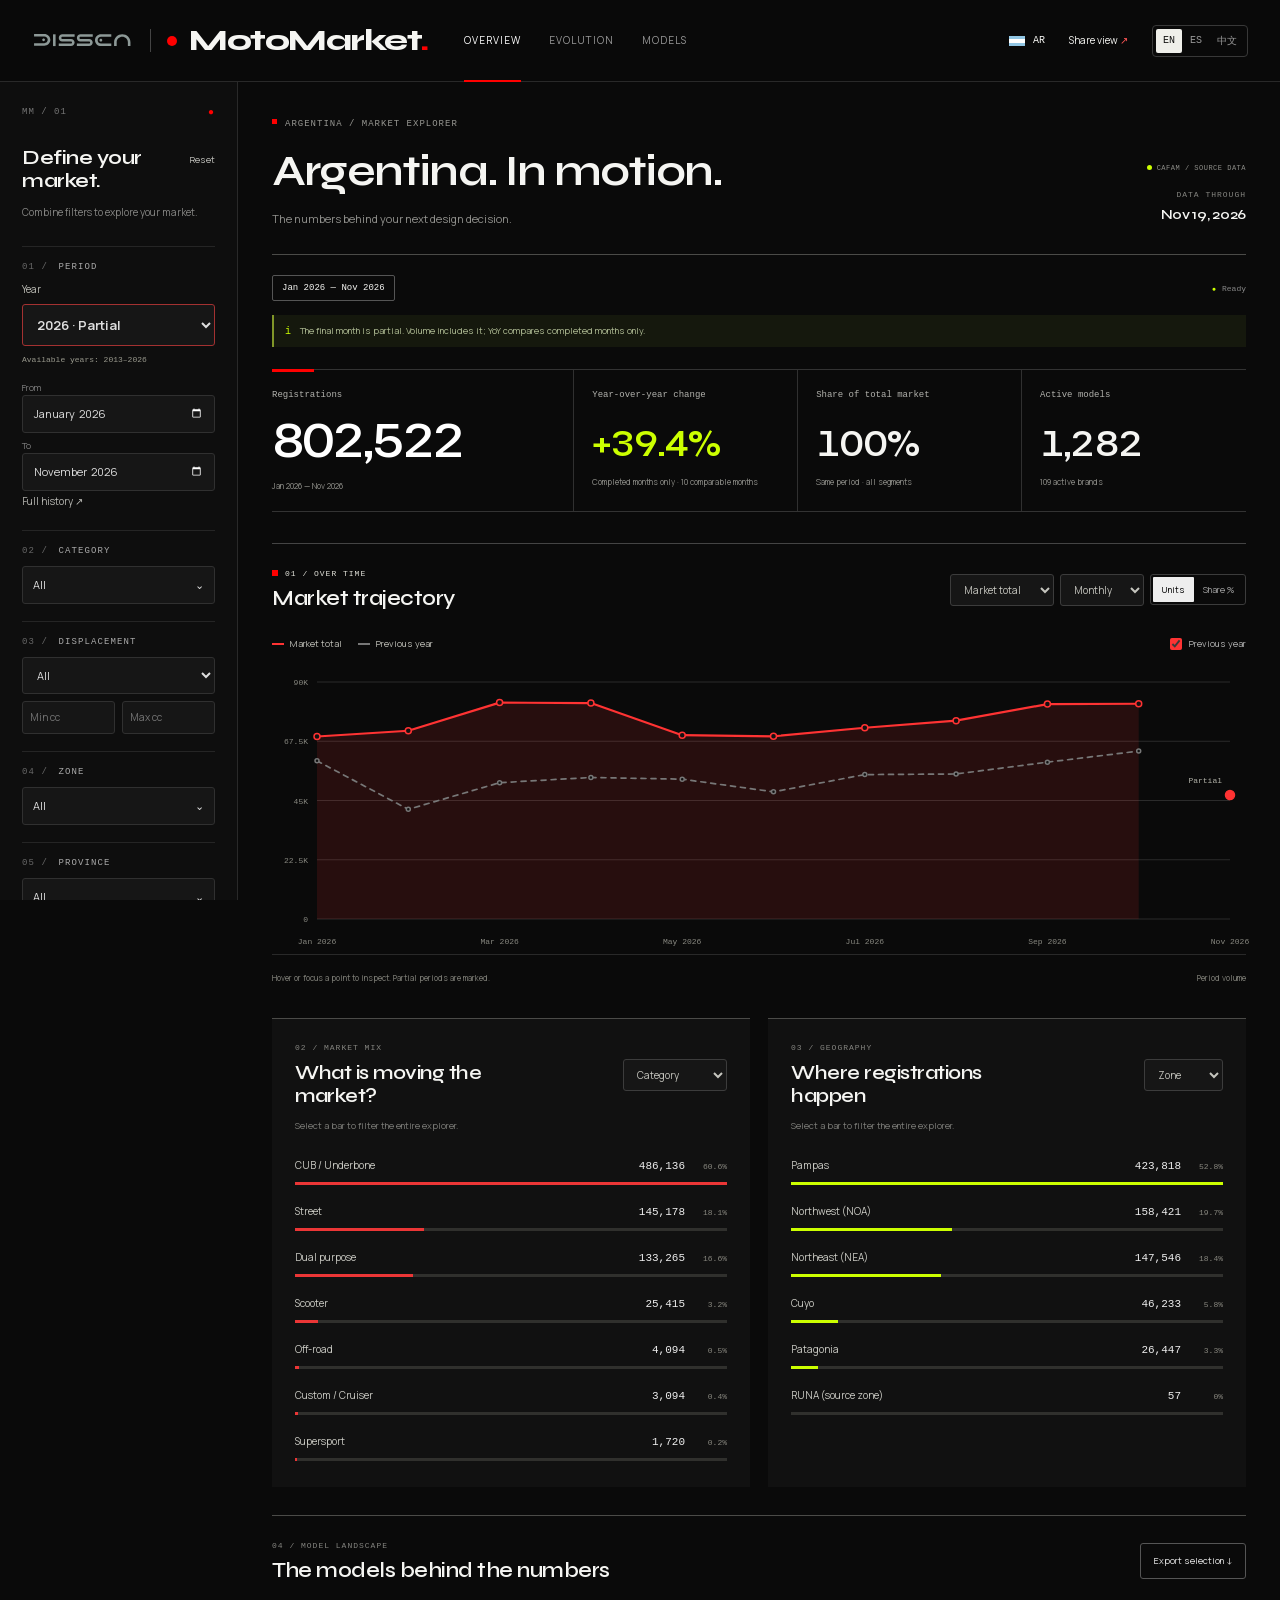
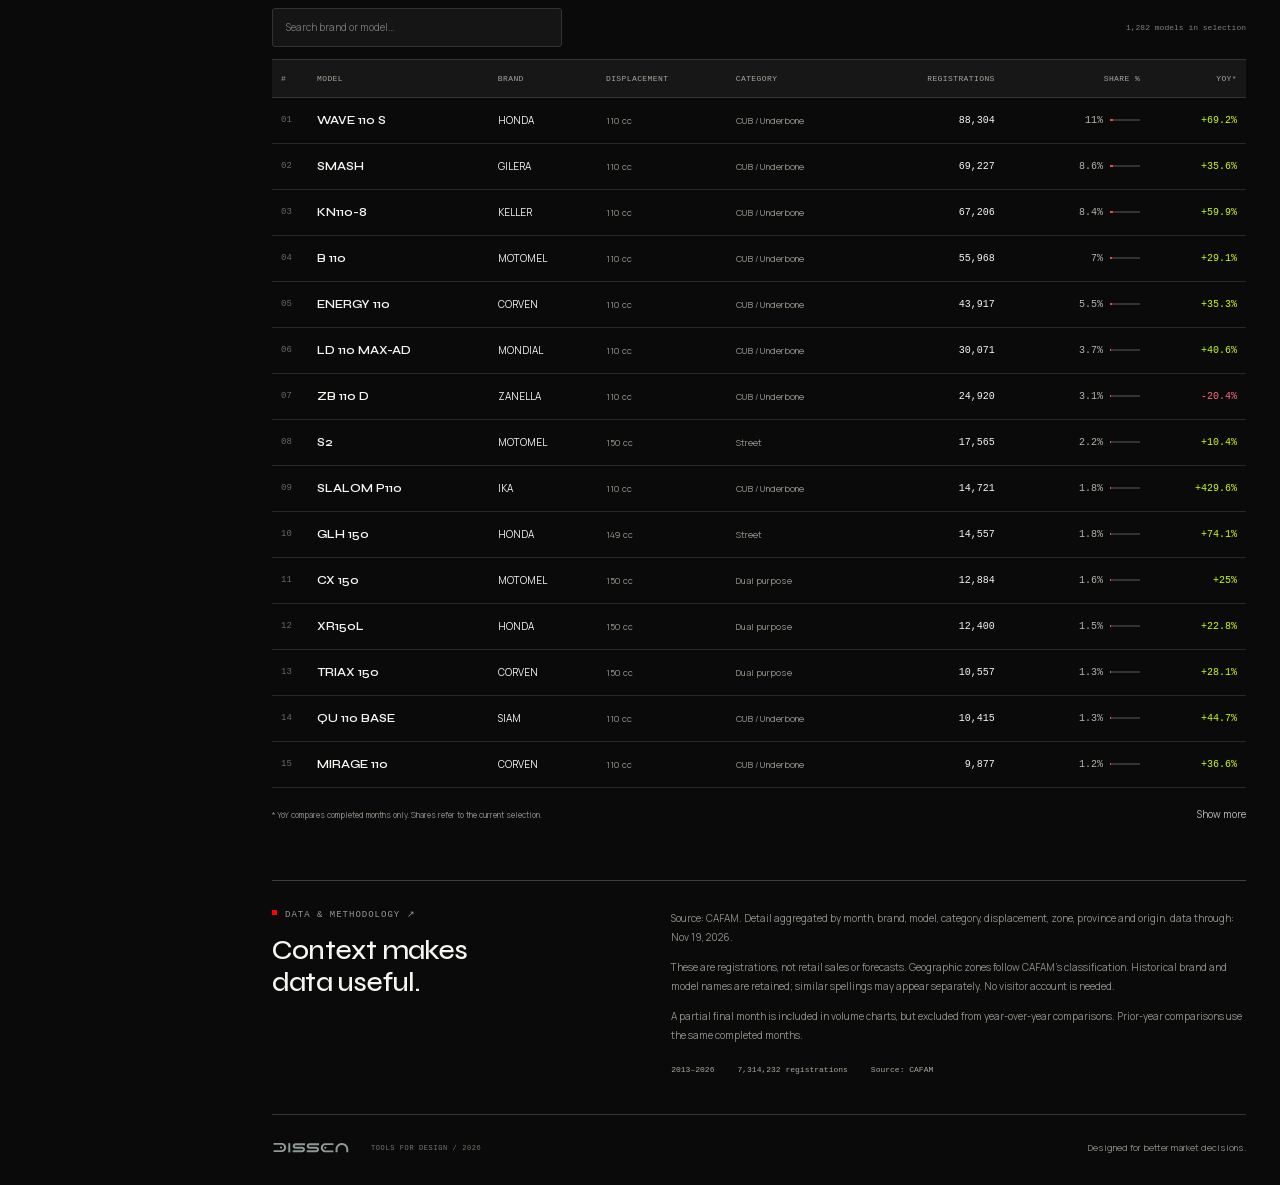
==== commit bb4f79cc: "Agregar mercados de Malasia, México y Ecuador" ====
--- a/index.html
+++ b/index.html
@@ -1,12 +1,14 @@
 <!doctype html>
 <html lang="en">
-<head><meta charset="utf-8"><meta name="viewport" content="width=device-width,initial-scale=1"><meta name="theme-color" content="#0a0a0a"><title>MotoMarket — Motorcycle Market Intelligence</title><meta name="description" content="Explore Argentina’s motorcycle market. Interactive registrations by brand, model, displacement, category, geography and historical period. English, Spanish and Simplified Chinese."><link rel="stylesheet" href="app.css"><link rel="stylesheet" href="mobile-query.css"><link rel="icon" href="data:image/svg+xml,%3Csvg xmlns='http://www.w3.org/2000/svg' viewBox='0 0 64 64'%3E%3Crect width='64' height='64' rx='8' fill='%230a0a0a'/%3E%3Ccircle cx='32' cy='32' r='15' fill='%23ff0000'/%3E%3C/svg%3E"></head>
+<head><meta charset="utf-8"><meta name="viewport" content="width=device-width,initial-scale=1"><meta name="theme-color" content="#0a0a0a"><title>MotoMarket — Motorcycle Market Intelligence</title><meta name="description" content="Explore Argentina’s motorcycle market. Interactive registrations by brand, model, displacement, category, geography and historical period. English, Spanish and Simplified Chinese."><link rel="stylesheet" href="app.css?v=20261104-argentina1"><link rel="stylesheet" href="mobile-query.css?v=20261104-argentina1"><link rel="stylesheet" href="mercados-entry.css?v=20261120-1"><link rel="icon" href="data:image/svg+xml,%3Csvg xmlns='http://www.w3.org/2000/svg' viewBox='0 0 64 64'%3E%3Crect width='64' height='64' rx='8' fill='%230a0a0a'/%3E%3Ccircle cx='32' cy='32' r='15' fill='%23ff0000'/%3E%3C/svg%3E"></head>
 <body>
 <header class="topbar"><div class="brand-lockup"><img class="header-studio-logo" src="dissen.svg" alt="Dissen Studio"><span class="brand-divider" aria-hidden="true"></span><a class="wordmark" href="./" aria-label="MotoMarket home"><span class="brand-dot"></span><span>MotoMarket<span class="wordmark-period">.</span></span></a></div><nav class="primary-nav" aria-label="Sections"><a class="current" href="#main" data-t="navOverview">Overview</a><a href="#evolution" data-t="navEvolution">Evolution</a><a href="#models" data-t="navModels">Models</a></nav><div class="top-actions"><span class="market-tag"><span class="arg-flag"></span> AR</span><button id="share" class="ghost" data-t="share">Share view</button><div class="language" aria-label="Language"><button data-lang="en" aria-label="English">EN</button><button data-lang="es" aria-label="Español">ES</button><button data-lang="zh" aria-label="简体中文">中文</button></div></div></header>
 <div class="app-shell">
 <aside class="sidebar" id="sidebar"><div class="sidebar-index"><span>MM / 01</span><span class="index-signal">●</span></div><div class="side-heading"><h2 data-t="explorer">Define your market.</h2><button id="reset" class="text-button" data-t="reset">Reset</button></div><p class="side-sub" data-t="combine">Combine filters to explore your market.</p><div class="mobile-close"><button id="closeFilters" data-t="done">Done</button></div><div id="filters"></div><div class="source-mini"><span class="source-dot"></span><strong>CAFAM</strong><p data-t="sourceMini">Vehicle registrations. Original source labels are retained except documented category aliases.</p><a href="#methodology" data-t="methodology">Data & methodology ↗</a></div></aside>
 <main id="main">
 <section class="quick-query" aria-labelledby="quickTitle">
+<p class="market-context" data-t="marketContext">Mercado: Argentina</p>
+<a id="marketsNav" class="markets-entry" href="mercados/?lang=es" data-t="navMarkets">Explorar otros mercados ↗</a>
 <h1 id="quickTitle" data-t="quickTitle">Consultá el mercado.</h1>
 <div id="quickFields" class="quick-fields"></div>
 <button id="viewResults" class="quick-submit" data-t="viewResults">Ver resultados</button>
@@ -22,5 +24,5 @@
 <section class="panel ranking-panel" id="models"><div class="panel-heading"><div><div class="section-kicker" data-t="modelsKicker">04 / MODEL LANDSCAPE</div><h2 data-t="modelsTitle">The models behind the numbers</h2></div><button id="download" class="outline" data-t="download">Export selection ↓</button></div><div class="table-toolbar"><input id="tableSearch" type="search" aria-label="Search model ranking" placeholder="Search brand or model…"><span id="tableCount"></span></div><div class="table-scroll"><table><thead><tr><th>#</th><th><button data-sort="model" data-t="model">Model</button></th><th data-t="brand">Brand</th><th data-t="displacement">Displacement</th><th data-t="category">Category</th><th class="number"><button data-sort="total" data-t="registrations">Registrations</button></th><th class="number" data-t="shareMetric">Share %</th><th class="number"><button data-sort="yoy" data-t="yoyShort">YoY*</button></th></tr></thead><tbody id="ranking"></tbody></table></div><div class="table-footer"><small data-t="tableNote">* YoY compares completed months only. Shares refer to the current selection.</small><button id="showMore" class="text-button" data-t="showMore">Show more</button></div></section>
 <section class="methodology" id="methodology"><div><div class="eyebrow" data-t="methodology">Data & methodology</div><h2 data-t="methodTitle">Context makes data useful.</h2></div><div><p id="sourceDetail"></p><p data-t="methodDetail">These are registrations, not retail sales or forecasts. Geographic zones follow CAFAM’s classification. Historical brand and model names are retained; similar spellings may appear separately. No visitor account is needed.</p><p data-t="methodCompare">A partial final month is included in volume charts, but excluded from year-over-year comparisons. Prior-year comparisons use the same completed months.</p><div class="data-facts" id="dataFacts"></div></div></section>
 <footer><span class="studio-signature"><img src="dissen.svg" alt="Dissen Studio"><span>TOOLS FOR DESIGN / 2026</span></span><span data-t="footer">Designed for better market decisions.</span></footer>
-</main></div><div id="toast" role="status" aria-live="polite"></div><script src="app.js" defer></script>
+</main></div><div id="toast" role="status" aria-live="polite"></div><script src="app.js?v=20261120-markets1" defer></script>
 </body></html>
--- a/mobile-query.css
+++ b/mobile-query.css
@@ -64,3 +64,5 @@
 @media(min-width:561px) and (max-width:800px){.quick-query{max-width:560px}.quick-query h1{max-width:520px}.quick-fields{grid-template-columns:1fr 1fr}.quick-year-field{grid-column:1/-1}#results{max-width:560px}.quick-submit{max-width:560px}}
 @media(max-width:360px){.topbar{padding-inline:12px;gap:6px}.wordmark{font-size:16px}.brand-lockup{gap:6px}.header-studio-logo{width:42px}.language button{min-width:24px;font-size:10px}.quick-query h1{font-size:42px}#results .kpi.primary>strong{font-size:45px}#results .kpi:nth-child(2)>strong{font-size:26px}}
 @media print{.quick-query{display:none}}
+
+@media(max-width:800px){.market-context{margin:0 0 12px;color:#c7c7c0;font:600 13px/1.5 var(--font);letter-spacing:.03em}.quick-query h1{margin-top:0}}
--- a/mercados-entry.css
+++ b/mercados-entry.css
@@ -0,0 +1 @@
+.markets-entry{display:inline-block;color:#fff!important;text-decoration:none;font-size:12px;letter-spacing:.04em;border-bottom:1px solid #e5262e;padding:6px 0;margin:2px 0 10px}.markets-entry:hover,.markets-entry:focus-visible{color:#ff555b!important}
